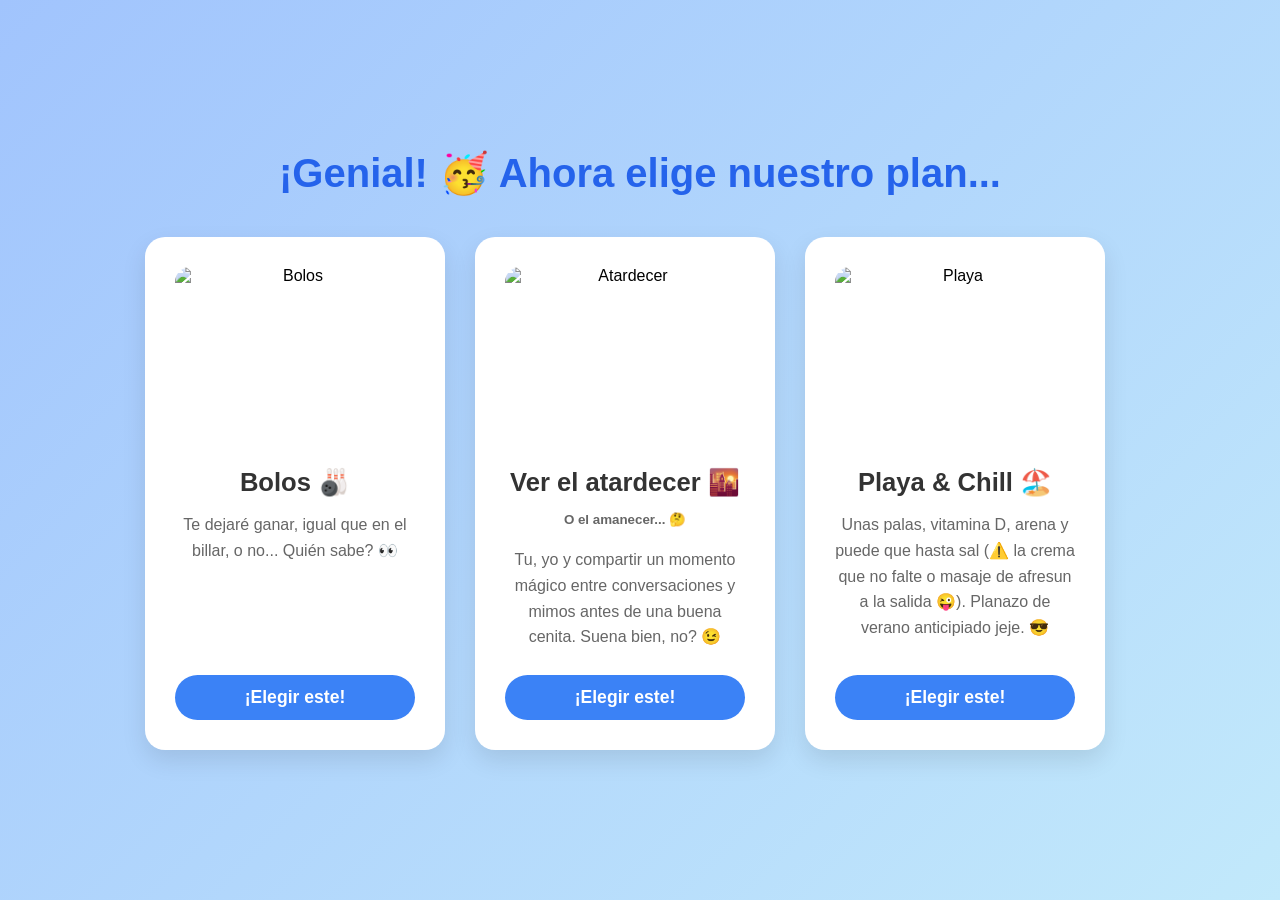
==== more/planes.html @ 031f4bfd "Planes" ====
<!DOCTYPE html>
<html lang="es">
<head>
    <meta charset="UTF-8">
    <meta name="viewport" content="width=device-width, initial-scale=1.0">
    <title>Elige nuestro plan</title>
    <link rel="stylesheet" href="planes.css">
</head>
<body>
    <div class="container">
        <h1>¡Genial! 🥳 Ahora elige nuestro plan...</h1>
        
        <div class="cards-wrapper">
            <!-- Tarjeta 1: Bolos -->
            <div class="plan-card">
                <img src="https://images.unsplash.com/photo-1553190920-a9c7432283e6" alt="Bolos" class="img-bolos">
                <h2>Bolos 🎳</h2>
                <p>Te dejaré ganar, igual que en el billar, o no... Quién sabe? 👀</p>
                <button class="btn" onclick="alert('You are gonna loooooose 👊👊')">¡Elegir este!</button>
            </div>

            <!-- Tarjeta 2: Atardecer -->
            <div class="plan-card">
                <img src="https://images.unsplash.com/photo-1495567720989-cebdbdd97913" alt="Atardecer" class="img-atardecer">
                <h2>Ver el atardecer 🌇</h2>
                <h3>O el amanecer... 🤔</h3>
                <p>Tu, yo y compartir un momento mágico entre conversaciones y mimos antes de una buena cenita. Suena bien, no? 😉</p>
                <button class="btn" onclick="alert('Vamos a disfrutar de la hora mágica en compañía mágica 😜🌅')">¡Elegir este!</button>
            </div>

            <!-- Tarjeta 3: Playa -->
            <div class="plan-card">
                <img src="https://images.unsplash.com/photo-1507525428034-b723cf961d3e" alt="Playa" class="img-playa">
                <h2>Playa & Chill 🏖️</h2>
                <p>Unas palas, vitamina D, arena y puede que hasta sal (⚠️ la crema que no falte o masaje de afresun a la salida 😜). Planazo de verano anticipiado jeje. 😎 </p>
                <button class="btn" onclick="alert('Playita, sol y buena compañía jejej')">¡Elegir este!</button>
            </div>
                <p> </p>
            </div>
        </div>
    </div>
</body>
</html>
---- more/planes.css ----
/* Estilos base */
* {
    margin: 0;
    padding: 0;
    box-sizing: border-box;
    font-family: 'Segoe UI', Tahoma, Geneva, Verdana, sans-serif;
}

body {
    /* El mismo fondo azul de la página anterior */
    background: linear-gradient(135deg, #a1c4fd 0%, #c2e9fb 100%);
    min-height: 100vh;
    display: flex;
    justify-content: center;
    align-items: center;
    padding: 40px 20px;
}

.container {
    text-align: center;
    max-width: 1000px;
    width: 100%;
}

h1 {
    color: #2563eb;
    font-size: 2.5rem;
    margin-bottom: 40px;
}
h3{
    font-size: smaller;
    color: #666;
    margin-bottom: 20px;
}

/* Envoltura de las tarjetas */
.cards-wrapper {
    display: flex;
    flex-wrap: wrap;
    gap: 30px;
    justify-content: center;
}

/* Estilo de cada tarjeta */
.plan-card {
    background-color: white;
    padding: 30px;
    border-radius: 20px;
    width: 300px;
    box-shadow: 0 10px 25px rgba(0, 0, 0, 0.1);
    display: flex;
    flex-direction: column;
    align-items: center;
    transition: transform 0.3s ease, box-shadow 0.3s ease;
}

.plan-card2 {
    background-color: white;
    /* padding: 30px; */
    border-radius: 20px;
    height: 50px;
    width: 600px;
    box-shadow: 0 10px 25px rgba(0, 0, 0, 0.1);
    display: flex;
    flex-direction: column;
    align-items: center;
    transition: transform 0.3s ease, box-shadow 0.3s ease;
}

.plan-card:hover {
    transform: translateY(-10px);
    box-shadow: 0 15px 35px rgba(0, 0, 0, 0.15);
}

/* Estilo general de las imágenes */
.plan-card img {
    width: 100%;
    height: 180px;
    object-fit: cover;
    border-radius: 15px;
    margin-bottom: 20px;
    transition: all 0.6s cubic-bezier(0.25, 0.8, 0.25, 1);
}

.plan-card h2 {
    color: #333;
    margin-bottom: 15px;
    font-size: 1.6rem;
}

.plan-card p {
    color: #666;
    margin-bottom: 25px;
    flex-grow: 1;
    line-height: 1.6;
}

/* Botones de selección */
.btn {
    padding: 12px 30px;
    font-size: 1.1rem;
    font-weight: bold;
    border: none;
    border-radius: 50px;
    cursor: pointer;
    background-color: #3b82f6;
    color: white;
    width: 100%;
    transition: all 0.2s ease;
}

.btn:hover {
    background-color: #2563eb;
    transform: scale(1.05);
}


/* ✨ LOS EFECTOS DIVERTIDOS EN LAS IMÁGENES ✨ */

/* 1. Efecto Bolos: Gira como una bola de bolos y rueda un poco */
.plan-card:hover .img-bolos {
    transform: rotate(360deg) translateX(15px);
    border-radius: 50%; /* Se vuelve redonda para rodar */
}

/* 2. Efecto Atardecer: Se hunde (el sol bajando) y se vuelve cálido/naranja */
.plan-card:hover .img-atardecer {
    transform: translateY(20px) scale(0.95);
    filter: sepia(0.8) hue-rotate(-20deg) saturate(2);
    opacity: 0.8;
}

/* 3. Efecto Playa: Animación de "olas" para que balancee */
@keyframes olas {
    0% { transform: rotate(0deg) translateY(0px); }
    25% { transform: rotate(-5deg) translateY(-8px); }
    50% { transform: rotate(5deg) translateY(4px); }
    75% { transform: rotate(-3deg) translateY(-4px); }
    100% { transform: rotate(0deg) translateY(0px); }
}

.plan-card:hover .img-playa {
    animation: olas 2s infinite ease-in-out;
}
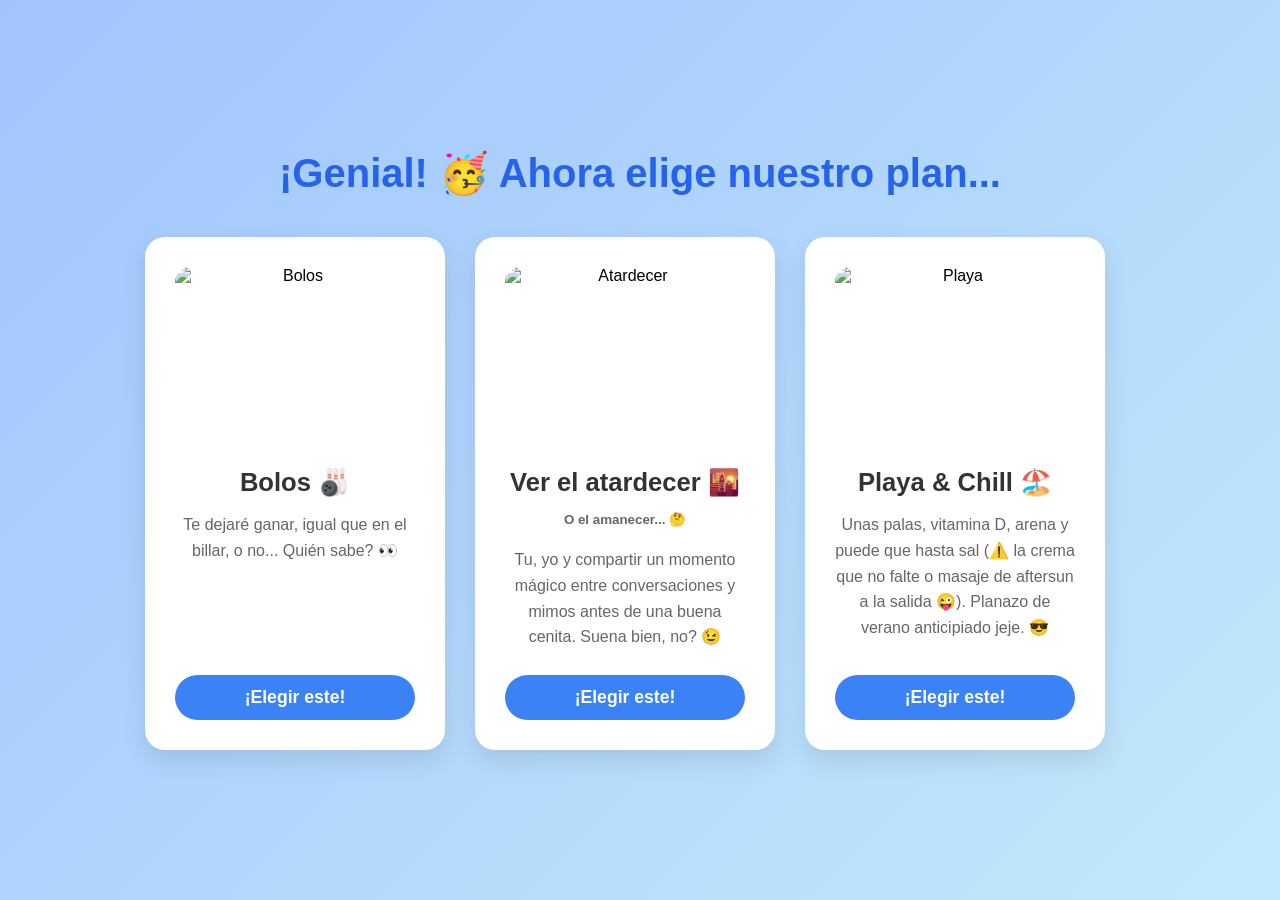
==== commit 7bdc3db7: "aftersun" ====
--- a/more/planes.html
+++ b/more/planes.html
@@ -32,7 +32,7 @@
             <div class="plan-card">
                 <img src="https://images.unsplash.com/photo-1507525428034-b723cf961d3e" alt="Playa" class="img-playa">
                 <h2>Playa & Chill 🏖️</h2>
-                <p>Unas palas, vitamina D, arena y puede que hasta sal (⚠️ la crema que no falte o masaje de afresun a la salida 😜). Planazo de verano anticipiado jeje. 😎 </p>
+                <p>Unas palas, vitamina D, arena y puede que hasta sal (⚠️ la crema que no falte o masaje de aftersun a la salida 😜). Planazo de verano anticipiado jeje. 😎 </p>
                 <button class="btn" onclick="alert('Playita, sol y buena compañía jejej')">¡Elegir este!</button>
             </div>
                 <p> </p>
